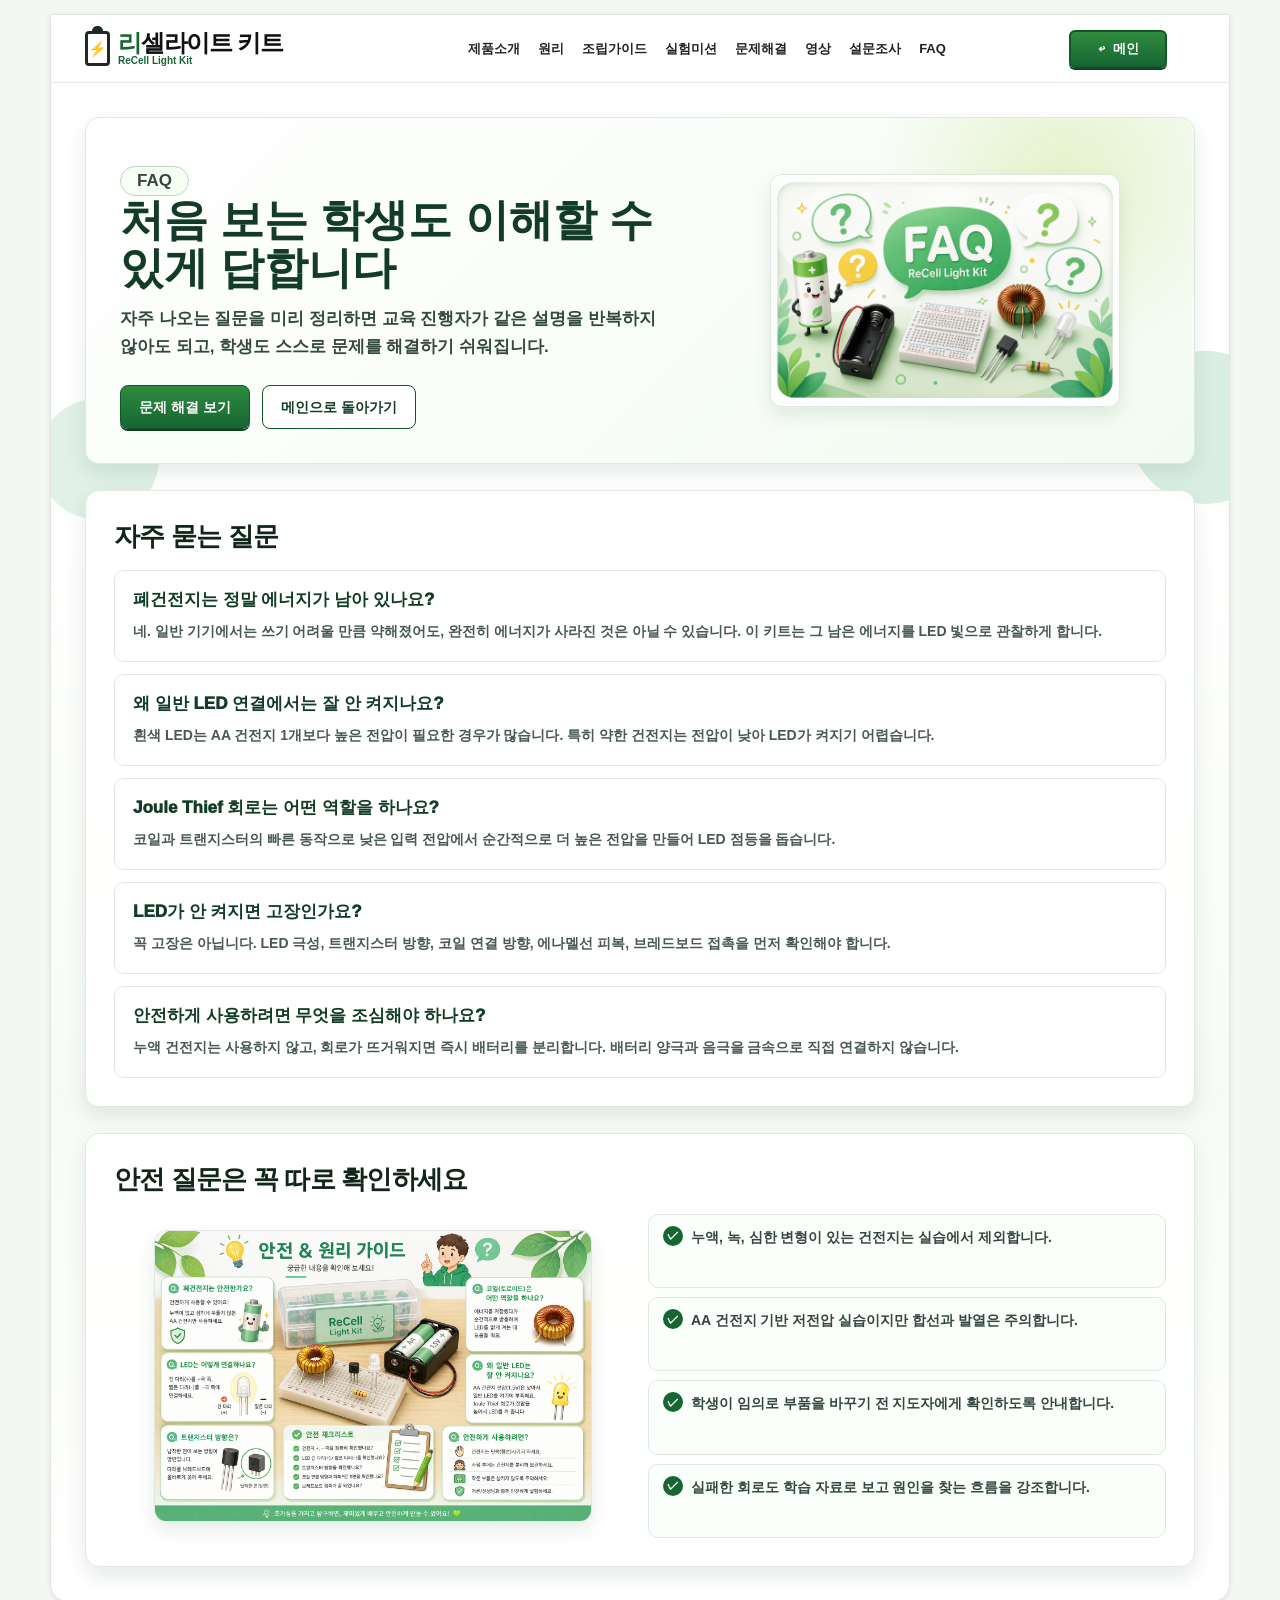
==== faq.html @ c2a6d6c2 "Initial ReCell Light Kit website" ====
<!doctype html>
<html lang="ko">
  <head>
    <meta charset="utf-8">
    <meta name="viewport" content="width=device-width, initial-scale=1">
    <meta name="description" content="리셀라이트 키트 자주 묻는 질문">
    <title>FAQ | 리셀라이트 키트</title>
    <link rel="stylesheet" href="styles.css?v=detail-pages-1">
  </head>
  <body class="detail-page">
    <div class="page-shell">
      <header class="site-header">
        <a class="brand" href="index.html#top" aria-label="메인으로 이동"><span class="brand-battery" aria-hidden="true"><span class="bolt">⚡</span></span><span class="brand-copy"><strong>리셀라이트 키트</strong><small>ReCell Light Kit</small></span></a>
        <nav class="nav-links" aria-label="상세 메뉴"><a href="product.html">제품소개</a><a href="principle.html">원리</a><a href="guide.html">조립가이드</a><a href="missions.html">실험미션</a><a href="trouble.html">문제해결</a><a href="video.html">영상</a><a href="survey.html">설문조사</a><a href="faq.html">FAQ</a></nav>
        <a class="start-button" href="index.html#top"><span>↩</span> 메인</a>
      </header>
      <main class="detail-main">
        <section class="detail-hero">
          <div class="detail-copy">
            <p class="detail-kicker">FAQ</p>
            <h1>처음 보는 학생도 이해할 수 있게 답합니다</h1>
            <p>자주 나오는 질문을 미리 정리하면 교육 진행자가 같은 설명을 반복하지 않아도 되고, 학생도 스스로 문제를 해결하기 쉬워집니다.</p>
            <div class="next-actions"><a class="next-link" href="trouble.html">문제 해결 보기</a><a class="back-link" href="index.html#top">메인으로 돌아가기</a></div>
          </div>
          <figure class="detail-media"><img src="assets/generated/detail-pages/faq-questions.png" alt="FAQ 질문 말풍선 이미지"></figure>
        </section>

        <section class="detail-section">
          <h2>자주 묻는 질문</h2>
          <div class="faq-list">
            <article class="faq-item"><h3>폐건전지는 정말 에너지가 남아 있나요?</h3><p>네. 일반 기기에서는 쓰기 어려울 만큼 약해졌어도, 완전히 에너지가 사라진 것은 아닐 수 있습니다. 이 키트는 그 남은 에너지를 LED 빛으로 관찰하게 합니다.</p></article>
            <article class="faq-item"><h3>왜 일반 LED 연결에서는 잘 안 켜지나요?</h3><p>흰색 LED는 AA 건전지 1개보다 높은 전압이 필요한 경우가 많습니다. 특히 약한 건전지는 전압이 낮아 LED가 켜지기 어렵습니다.</p></article>
            <article class="faq-item"><h3>Joule Thief 회로는 어떤 역할을 하나요?</h3><p>코일과 트랜지스터의 빠른 동작으로 낮은 입력 전압에서 순간적으로 더 높은 전압을 만들어 LED 점등을 돕습니다.</p></article>
            <article class="faq-item"><h3>LED가 안 켜지면 고장인가요?</h3><p>꼭 고장은 아닙니다. LED 극성, 트랜지스터 방향, 코일 연결 방향, 에나멜선 피복, 브레드보드 접촉을 먼저 확인해야 합니다.</p></article>
            <article class="faq-item"><h3>안전하게 사용하려면 무엇을 조심해야 하나요?</h3><p>누액 건전지는 사용하지 않고, 회로가 뜨거워지면 즉시 배터리를 분리합니다. 배터리 양극과 음극을 금속으로 직접 연결하지 않습니다.</p></article>
          </div>
        </section>

        <section class="detail-section">
          <h2>안전 질문은 꼭 따로 확인하세요</h2>
          <div class="detail-grid two">
            <figure class="detail-image"><img src="assets/generated/detail-pages/faq-safety.png" alt="안전과 원리 질문 안내 이미지"></figure>
            <ul class="check-list">
              <li>누액, 녹, 심한 변형이 있는 건전지는 실습에서 제외합니다.</li>
              <li>AA 건전지 기반 저전압 실습이지만 합선과 발열은 주의합니다.</li>
              <li>학생이 임의로 부품을 바꾸기 전 지도자에게 확인하도록 안내합니다.</li>
              <li>실패한 회로도 학습 자료로 보고 원인을 찾는 흐름을 강조합니다.</li>
            </ul>
          </div>
        </section>
      </main>
    </div>
  </body>
</html>
---- styles.css ----
:root {
  --deep: #0b3424;
  --green: #176632;
  --green-2: #237a3e;
  --lime: #a6cf35;
  --teal: #15968c;
  --yellow: #f6ad1c;
  --ink: #0d1b28;
  --muted: #53615b;
  --line: #dfe9df;
  --soft: #f5fbf5;
  --white: #fff;
  --shadow: 0 9px 20px rgba(21, 58, 35, 0.1);
  --radius: 12px;
}

* {
  box-sizing: border-box;
}

html {
  scroll-behavior: smooth;
}

body {
  margin: 0;
  color: var(--ink);
  background: #f4f6f1;
  font-family: -apple-system, BlinkMacSystemFont, "Apple SD Gothic Neo", "Noto Sans KR", "Segoe UI", sans-serif;
  line-height: 1.35;
  word-break: keep-all;
}

a {
  color: inherit;
  text-decoration: none;
}

.page-shell {
  width: min(calc(100% - 28px), 1492px);
  min-height: 100vh;
  margin: 14px auto;
  overflow: hidden;
  border: 1px solid #dfe6df;
  border-radius: 0 0 18px 18px;
  background:
    radial-gradient(circle at 4% 28%, rgba(184, 221, 199, 0.42) 0 60px, transparent 61px),
    radial-gradient(circle at 98% 26%, rgba(184, 221, 199, 0.5) 0 76px, transparent 77px),
    linear-gradient(180deg, #fff 0%, #fff 31%, #f7fbf5 68%, #fff 100%);
  box-shadow: 0 1px 5px rgba(0, 0, 0, 0.08);
}

.site-header {
  display: grid;
  grid-template-columns: 260px 1fr 132px;
  align-items: center;
  height: 68px;
  padding: 0 78px 0 59px;
  border-bottom: 1px solid #e4e9e2;
  background: rgba(255, 255, 255, 0.94);
}

.brand,
.footer-brand {
  display: flex;
  align-items: center;
  gap: 8px;
}

.brand-battery {
  position: relative;
  display: grid;
  place-items: center;
  width: 25px;
  height: 35px;
  border: 3px solid #1d2b24;
  border-radius: 4px;
  background: #fff;
}

.brand-battery::before {
  content: "";
  position: absolute;
  top: -8px;
  width: 11px;
  height: 7px;
  border-radius: 5px 5px 0 0;
  background: #1d2b24;
}

.bolt {
  color: #78b640;
  font-size: 15px;
  line-height: 1;
}

.brand-copy strong {
  display: block;
  color: #111;
  font-size: 24px;
  font-weight: 900;
  letter-spacing: -1.2px;
  line-height: 1;
}

.brand-copy strong::first-letter {
  color: var(--green);
}

.brand-copy small,
.footer-brand small {
  display: block;
  color: var(--green);
  font-size: 10px;
  font-weight: 800;
  line-height: 1.2;
}

.nav-links {
  display: flex;
  align-items: center;
  justify-content: center;
  gap: 29px;
  color: #222;
  font-size: 13px;
  font-weight: 800;
  white-space: nowrap;
}

.start-button {
  display: inline-flex;
  align-items: center;
  justify-content: center;
  gap: 8px;
  width: 98px;
  height: 38px;
  border: 2px solid #11572a;
  border-radius: 6px;
  color: #fff;
  background: linear-gradient(180deg, #2f8b3f, #166632);
  box-shadow: 0 2px 0 #0f4324;
  font-size: 13px;
  font-weight: 900;
}

.hero {
  position: relative;
  display: grid;
  grid-template-columns: 500px 1fr;
  min-height: 385px;
  padding: 30px 78px 18px 96px;
  border-bottom: 1px solid #dce7dc;
  background:
    linear-gradient(174deg, transparent 0 77%, rgba(206, 231, 219, 0.78) 78% 100%),
    radial-gradient(circle at 82% 50%, rgba(223, 237, 223, 0.65), transparent 380px);
}

.hero-copy {
  position: relative;
  z-index: 2;
  padding-top: 1px;
}

.hero-badge {
  display: inline-flex;
  align-items: center;
  height: 35px;
  margin: 0 0 13px;
  padding: 0 27px;
  border: 2px solid #0f5b2c;
  border-radius: 20px;
  color: #fff;
  background: linear-gradient(180deg, #2e8744, #176732);
  box-shadow: inset 0 2px rgba(255, 255, 255, 0.25), 0 2px 4px rgba(0, 0, 0, 0.1);
  font-size: 18px;
  font-weight: 900;
}

.hero h1 {
  margin: 0;
  color: #144f28;
  font-size: 63px;
  font-weight: 1000;
  letter-spacing: -4.4px;
  line-height: 1;
  text-shadow: 3px 4px 0 rgba(22, 67, 38, 0.16);
}

.hero h1 span {
  color: #081727;
}

.english-title {
  margin: 5px 0 16px;
  color: #216d35;
  font-size: 34px;
  font-weight: 900;
  letter-spacing: 0;
}

.hero h2 {
  margin: 0 0 7px;
  font-size: 26px;
  font-weight: 950;
  letter-spacing: -1.2px;
}

.hero h2::first-letter {
  color: #2d7339;
}

.hero-desc {
  margin: 0 0 23px;
  color: #263543;
  font-size: 15px;
  line-height: 1.55;
}

.hero-actions {
  display: grid;
  grid-template-columns: 202px 195px 199px 190px;
  gap: 20px;
}

.cta {
  display: flex;
  align-items: center;
  justify-content: space-between;
  height: 49px;
  padding: 0 14px 0 12px;
  border: 1px solid rgba(0, 0, 0, 0.14);
  border-radius: 10px;
  color: #fff;
  box-shadow: inset 0 2px rgba(255, 255, 255, 0.2), 0 5px 10px rgba(30, 85, 44, 0.18);
  font-size: 16px;
  font-weight: 900;
}

.cta.green { background: linear-gradient(180deg, #2b8946, #176a35); }
.cta.teal { background: linear-gradient(180deg, #2eb9aa, #12887f); }
.cta.yellow { background: linear-gradient(180deg, #ffc440, #ee9e18); }
.cta.lime { background: linear-gradient(180deg, #bce34b, #8cc02c); }

.round-icon {
  display: grid;
  place-items: center;
  width: 28px;
  height: 28px;
  border-radius: 50%;
  background: rgba(255, 255, 255, 0.92);
  color: var(--green);
  font-size: 15px;
}

.cta b {
  font-size: 26px;
  line-height: 1;
}

.hero-visual {
  position: relative;
  min-height: 338px;
  background: url("assets/generated/hero-product-main.png") left -56px top -18px / 105% auto no-repeat;
}

.hero-visual > * {
  display: none;
}

.hero-visual::before {
  content: "";
  position: absolute;
  z-index: 1;
  pointer-events: none;
  background-position: center;
  background-repeat: no-repeat;
  background-size: contain;
}

.hero-visual::before {
  right: 148px;
  top: 38px;
  width: 136px;
  height: 136px;
  z-index: 3;
  background-image: url("assets/generated/hero-mascot-clean.png");
}

.breadboard {
  position: absolute;
  left: 58px;
  top: 55px;
  width: 360px;
  height: 184px;
  transform: rotate(-2deg);
  border-radius: 8px;
  background:
    radial-gradient(circle, #cdd5c8 0 1px, transparent 2px) 9px 16px / 17px 15px,
    #f5f4ee;
  box-shadow: 0 18px 24px rgba(0, 0, 0, 0.18);
}

.battery-holder {
  position: absolute;
  left: 20px;
  top: -18px;
  width: 265px;
  height: 54px;
  transform: rotate(-8deg);
  border-radius: 11px;
  background: linear-gradient(#1a1c1c, #0e1010);
  box-shadow: inset 0 -5px rgba(255, 255, 255, 0.08), 0 8px 10px rgba(0, 0, 0, 0.18);
}

.battery-holder span {
  position: absolute;
  left: 65px;
  top: 7px;
  width: 118px;
  height: 39px;
  border-radius: 22px;
  background: linear-gradient(90deg, #284d30, #81bb69 26%, #3f9c54 72%, #20382a);
  box-shadow: inset 0 3px rgba(255, 255, 255, 0.25);
}

.battery-holder::before,
.battery-holder::after {
  content: "";
  position: absolute;
  top: 14px;
  width: 22px;
  height: 26px;
  border-radius: 4px;
  background: #cf9b32;
}

.battery-holder::before { left: 18px; }
.battery-holder::after { right: 17px; }

.led-glow {
  position: absolute;
  left: 158px;
  top: 10px;
  width: 42px;
  height: 78px;
  border-radius: 22px 22px 8px 8px;
  background:
    radial-gradient(circle at 50% 20%, #fff 0 9px, #fff19c 10px 17px, #f59d22 18px 21px, transparent 22px),
    linear-gradient(90deg, transparent 18px, #333 19px 22px, transparent 23px);
  filter: drop-shadow(0 0 13px rgba(255, 184, 44, 0.9));
}

.circuit-board {
  position: absolute;
  left: 142px;
  top: 82px;
  width: 126px;
  height: 82px;
  transform: rotate(-6deg);
  border-radius: 5px;
  background:
    linear-gradient(90deg, transparent 0 17px, rgba(255,255,255,.4) 18px 20px, transparent 21px 100%),
    linear-gradient(#1c8c52, #0e6b3b);
  box-shadow: inset 0 0 0 3px #07522e, 0 8px 8px rgba(0,0,0,.18);
}

.small-coil {
  position: absolute;
  left: 130px;
  top: 98px;
  width: 66px;
  height: 66px;
  border: 12px solid #8a5a24;
  border-radius: 50%;
  background: radial-gradient(circle, #215b36 0 18px, transparent 19px);
  box-shadow: inset 0 0 0 3px #c88931;
}

.big-coil {
  position: absolute;
  right: 22px;
  top: 61px;
  width: 127px;
  height: 127px;
  border-radius: 50%;
  background:
    repeating-conic-gradient(#87400c 0 7deg, #e48724 8deg 13deg, #552607 14deg 18deg);
  box-shadow: 0 9px 12px rgba(0, 0, 0, 0.22);
}

.big-coil::after {
  content: "";
  position: absolute;
  inset: 31px;
  border-radius: 50%;
  background: #f7f5ec;
  box-shadow: inset 0 0 0 9px #b96b1d;
}

.kit-box {
  position: absolute;
  right: 93px;
  top: 1px;
  width: 362px;
  height: 244px;
  transform: rotate(-4deg);
  border: 9px solid rgba(177, 185, 175, 0.5);
  border-radius: 21px;
  background: rgba(226, 225, 212, 0.48);
  box-shadow: inset 0 0 0 4px rgba(255,255,255,.55), 0 18px 18px rgba(0,0,0,.18);
}

.kit-box::before {
  content: "";
  position: absolute;
  inset: 25px;
  border-radius: 8px;
  background:
    linear-gradient(#333a34 0 56px, #f5f0d9 57px 100%);
  opacity: .82;
}

.box-label {
  position: absolute;
  left: 66px;
  top: 38px;
  width: 218px;
  height: 138px;
  border-radius: 6px;
  background:
    linear-gradient(#343c37 0 48px, #f5efd9 49px 100%);
  box-shadow: inset 0 0 0 2px #fff4c7;
}

.dial {
  position: absolute;
  left: 62px;
  top: 8px;
  width: 42px;
  height: 42px;
  border: 2px solid #d4bd76;
  border-radius: 50%;
}

.mini-lines {
  position: absolute;
  left: 30px;
  top: 64px;
  width: 150px;
  height: 47px;
  background: repeating-linear-gradient(#313131 0 2px, transparent 3px 11px);
  opacity: .45;
}

.character-badge {
  position: absolute;
  right: 145px;
  top: 36px;
  display: grid;
  place-items: center;
  width: 153px;
  height: 153px;
  border: 3px solid #6aaf53;
  border-radius: 50%;
  background: rgba(255, 255, 255, 0.9);
  box-shadow: 0 5px 10px rgba(0,0,0,.13);
}

.battery-doctor {
  position: relative;
  width: 70px;
  height: 96px;
  border-radius: 13px;
  background: linear-gradient(#f8f6dd, #fff);
  border: 4px solid #5d8f3a;
}

.battery-doctor::before,
.battery-doctor::after {
  content: "";
  position: absolute;
  border-radius: 50%;
  background: #d6802d;
}

.battery-doctor::before {
  right: -42px;
  top: 26px;
  width: 35px;
  height: 35px;
  box-shadow: inset 0 0 0 8px #733d1f;
}

.battery-doctor::after {
  left: -28px;
  top: 52px;
  width: 18px;
  height: 38px;
  border-radius: 9px;
  transform: rotate(-20deg);
}

.face {
  position: absolute;
  top: 25px;
  left: 15px;
  color: #121212;
  font-size: 34px;
}

.qr-card {
  position: absolute;
  right: 0;
  top: 24px;
  display: grid;
  place-items: center;
  gap: 13px;
  width: 152px;
  height: 204px;
  border: 3px solid #1f7a3b;
  border-radius: 50%;
  background: #fff;
  text-align: center;
  font-size: 17px;
  line-height: 1.45;
}

.hero-visual .qr-card {
  display: grid;
  right: 8px;
  top: 38px;
  width: 148px;
  height: 205px;
  z-index: 2;
}

.fake-qr {
  display: block;
  width: 72px;
  height: 72px;
  border: 5px solid #fff;
  background: url("assets/generated/qr-clean.png") center / cover no-repeat;
  box-shadow: 0 0 0 2px #333;
}

.leaf {
  position: absolute;
  width: 120px;
  height: 170px;
  opacity: .58;
}

.leaf-right {
  right: -58px;
  bottom: -4px;
  background:
    radial-gradient(ellipse at 30% 60%, #416f25 0 18px, transparent 19px),
    radial-gradient(ellipse at 70% 48%, #5e8b3b 0 23px, transparent 24px),
    radial-gradient(ellipse at 45% 28%, #91b66a 0 18px, transparent 19px);
}

.leaf-left {
  left: -100px;
  bottom: -9px;
  background:
    radial-gradient(ellipse at 70% 55%, #7ea669 0 23px, transparent 24px),
    radial-gradient(ellipse at 40% 28%, #b3d3bf 0 25px, transparent 26px);
}

.split-section {
  display: grid;
  grid-template-columns: 52.2% 47.8%;
  min-height: 240px;
  border-bottom: 1px solid #ecf0eb;
}

.panel,
.features-panel,
.major-card,
.bottom-card {
  background: rgba(255, 255, 255, 0.82);
}

.panel {
  padding: 17px 28px 9px 32px;
}

.product-panel {
  border-right: 1px solid #dce4dc;
}

h2 {
  margin: 0;
  color: #101615;
  font-size: 21px;
  font-weight: 950;
  letter-spacing: -0.8px;
}

h2 small {
  font-size: 15px;
}

.intro-cards {
  display: grid;
  grid-template-columns: repeat(5, 1fr);
  gap: 12px;
  margin-top: 12px;
}

.mini-card,
.step-card {
  min-height: 156px;
  padding: 15px 9px 10px;
  border: 1px solid var(--line);
  border-radius: var(--radius);
  background: rgba(255,255,255,.86);
  box-shadow: var(--shadow);
  text-align: center;
}

.mini-card h3,
.step-card h3,
.feature-row h3 {
  margin: 8px 0 7px;
  font-size: 14px;
  font-weight: 950;
}

.mini-card p,
.step-card p,
.feature-row p,
.major-card p,
.bottom-card p {
  margin: 0;
  color: #4e5d5c;
  font-size: 11px;
  font-weight: 650;
  line-height: 1.48;
}

.line-icon,
.step-icon {
  display: block;
  margin: 0 auto;
  width: 66px;
  height: 59px;
  color: transparent;
  background-position: center;
  background-repeat: no-repeat;
  background-size: contain;
}

.line-icon::before,
.line-icon::after,
.step-icon::before,
.step-icon::after {
  display: none;
}

.target { background-image: url("assets/generated/icons/product-purpose-safe.png?v=2"); }
.people { background-image: url("assets/generated/icons/product-audience-safe.png?v=2"); }
.box { background-image: url("assets/generated/icons/product-components-safe.png?v=2"); }
.school { background-image: url("assets/generated/icons/product-scene-safe.png?v=2"); }
.star { background-image: url("assets/generated/icons/product-difference-safe.png?v=2"); }

.principle-flow {
  display: grid;
  grid-template-columns: repeat(4, 1fr);
  gap: 25px;
  margin-top: 12px;
  padding: 0 13px;
}

.step-card {
  position: relative;
  min-height: 166px;
}

.step-card:not(:last-child)::after {
  content: "";
  position: absolute;
  right: -21px;
  top: 50%;
  margin-top: -10px;
  border-left: 14px solid #5da046;
  border-top: 11px solid transparent;
  border-bottom: 11px solid transparent;
}

.step-icon.battery { background-image: url("assets/generated/icons/principle-battery.png"); }
.step-icon.coil { background-image: url("assets/generated/icons/principle-coil.png"); }
.step-icon.switch { background-image: url("assets/generated/icons/principle-transistor.png"); }
.step-icon.led { background-image: url("assets/generated/icons/principle-led.png"); }

.slider-dots {
  display: flex;
  justify-content: center;
  align-items: center;
  gap: 15px;
  margin-top: 9px;
}

.slider-dots span {
  width: 32px;
  height: 7px;
  border-radius: 5px;
  background: var(--green);
}

.slider-dots i {
  width: 7px;
  height: 7px;
  border-radius: 50%;
  background: #e1e4df;
}

.features-panel {
  padding: 12px 32px 9px;
}

.feature-row {
  display: grid;
  grid-template-columns: repeat(7, 1fr);
  gap: 13px;
  margin-top: 12px;
}

.feature-row article {
  display: grid;
  grid-template-columns: 52px 1fr;
  grid-template-rows: auto auto;
  min-height: 74px;
  padding: 11px 10px;
  border: 1px solid var(--line);
  border-radius: 10px;
  background: #fff;
  box-shadow: 0 5px 13px rgba(26, 60, 37, .06);
}

.feature-icon {
  grid-row: span 2;
  display: grid;
  place-items: center;
  width: 42px;
  height: 46px;
  overflow: hidden;
  color: transparent;
  font-size: 0;
  background-position: center;
  background-repeat: no-repeat;
  background-size: contain;
}

.feature-row article:nth-child(1) .feature-icon { background-image: url("assets/generated/icons/feature-assembly.png"); }
.feature-row article:nth-child(2) .feature-icon { background-image: url("assets/generated/icons/feature-sticker.png"); }
.feature-row article:nth-child(3) .feature-icon { background-image: url("assets/generated/icons/feature-current.png"); }
.feature-row article:nth-child(4) .feature-icon { background-image: url("assets/generated/icons/feature-compare.png"); }
.feature-row article:nth-child(5) .feature-icon { background-image: url("assets/generated/icons/feature-energy.png"); }
.feature-row article:nth-child(6) .feature-icon { background-image: url("assets/generated/icons/feature-trouble.png"); }
.feature-row article:nth-child(7) .feature-icon { background-image: url("assets/generated/icons/feature-survey.png"); }

.feature-row h3 {
  align-self: end;
  margin: 0 0 4px;
  font-size: 13px;
}

.major-grid {
  display: grid;
  grid-template-columns: repeat(4, 1fr);
  gap: 13px;
  padding: 6px 31px 8px;
}

.major-card {
  min-height: 222px;
  padding: 15px 18px 12px;
  border: 1px solid var(--line);
  border-radius: 10px;
  box-shadow: 0 7px 16px rgba(26, 60, 37, .07);
}

.assembly-strip {
  display: block;
  height: 103px;
  margin: 13px 0 9px;
  background: url("assets/generated/assembly-steps.png") center / contain no-repeat;
}

.assembly-strip > * {
  display: none;
}

.part {
  display: block;
  height: 62px;
  border: 1px solid #e4e8e0;
  border-radius: 8px;
  background: #fbfcfa;
  box-shadow: inset 0 0 0 1px #fff;
}

.assembly-strip b {
  display: block;
  margin-top: -1px;
  font-size: 10px;
  text-align: center;
  white-space: nowrap;
}

.battery-part { background: linear-gradient(150deg, transparent 40%, #222 41% 65%, transparent 66%), linear-gradient(45deg, #293 0 45%, #111 46%); transform: rotate(-18deg); }
.coil-part { background: radial-gradient(circle, transparent 0 18px, #9d5411 19px 26px, transparent 27px); }
.board-part { background: linear-gradient(160deg, #0e6e3c 0 58%, transparent 59%), radial-gradient(circle at 60% 45%, #9d5411 0 26px, transparent 27px), #fff; transform: rotate(-14deg); }
.holder-part { background: linear-gradient(165deg, #161818 0 35%, #67a35d 36% 62%, #161818 63%); transform: rotate(-12deg); }

.wide-button,
.survey-button,
.faq-more {
  display: flex;
  align-items: center;
  justify-content: center;
  height: 33px;
  border-radius: 6px;
  color: #fff;
  background: linear-gradient(180deg, #267c3f, #146432);
  box-shadow: inset 0 1px rgba(255,255,255,.22), 0 2px 4px rgba(0,0,0,.13);
  font-size: 14px;
  font-weight: 900;
}

.mission-body {
  display: block;
  height: 109px;
  margin: 7px 0 8px;
  background: url("assets/generated/mission-card.png") center / contain no-repeat;
}

.mission-body > * {
  display: none;
}

.clipboard,
.survey-clip {
  display: block;
  width: 74px;
  height: 102px;
  border: 4px solid #a75d19;
  border-radius: 7px;
  background: linear-gradient(#fff, #faf6e5);
  box-shadow: inset 0 0 0 2px #f5c786;
  position: relative;
}

.clipboard::before,
.survey-clip::before {
  content: "";
  position: absolute;
  top: -10px;
  left: 25px;
  width: 31px;
  height: 16px;
  border-radius: 8px 8px 0 0;
  background: #60626a;
}

.clipboard::after,
.survey-clip::after {
  content: "✓\A✓\A✓";
  white-space: pre;
  position: absolute;
  left: 18px;
  top: 25px;
  color: #93be34;
  font-size: 25px;
  line-height: 27px;
  font-weight: 900;
}

.mission-body ul {
  display: grid;
  gap: 8px;
  margin: 0;
  padding: 0;
  list-style: none;
}

.mission-body li {
  display: grid;
  grid-template-columns: 64px 1fr;
  align-items: center;
  height: 25px;
  border-radius: 15px;
  background: #f5f7f2;
  color: #5d6661;
  font-size: 11px;
  font-weight: 800;
}

.mission-body b {
  display: grid;
  place-items: center;
  height: 25px;
  border-radius: 15px;
  background: #dcebd3;
  color: #1d5530;
}

.trouble-body {
  display: block;
  height: 108px;
  margin: 5px 0 6px;
  background: url("assets/generated/trouble-card.png") center / contain no-repeat;
}

.trouble-body > * {
  display: none;
}

.trouble-body ul {
  margin: 0;
  padding: 0;
  list-style: none;
}

.trouble-body li {
  position: relative;
  margin: 0 0 5px;
  padding-left: 19px;
  color: #273b34;
  font-size: 12px;
  font-weight: 800;
}

.trouble-body li::before {
  content: "✓";
  position: absolute;
  left: 0;
  color: #1f773a;
  font-weight: 950;
}

.magnifier {
  display: block;
  width: 91px;
  height: 91px;
  border: 8px solid #59412d;
  border-radius: 50%;
  background: radial-gradient(circle at 48% 45%, #eaf5ee 0 42%, transparent 43%), linear-gradient(135deg, transparent 60%, #a95d21 61%);
  box-shadow: inset 0 0 0 3px #d8d8d8;
}

.video-thumb {
  position: relative;
  height: 94px;
  margin: 10px 0 10px;
  overflow: hidden;
  border-radius: 7px;
  background: url("assets/generated/video-thumb.png") center / cover no-repeat;
}

.kit-preview {
  display: none;
}

.play {
  display: none;
}

.bottom-grid {
  display: grid;
  grid-template-columns: 1.05fr .96fr 1.2fr;
  gap: 13px;
  padding: 0 31px 10px;
}

.bottom-card {
  position: relative;
  min-height: 105px;
  padding: 12px 23px;
  border: 1px solid var(--line);
  border-radius: 10px;
  box-shadow: 0 7px 16px rgba(26, 60, 37, .07);
}

.promo-card {
  background: linear-gradient(110deg, #fff 0%, #fff9e9 100%);
}

.effect-row {
  display: grid;
  grid-template-columns: repeat(4, 1fr);
  gap: 16px;
  margin-top: 10px;
  padding-top: 8px;
  border-top: 1px solid #eadbb6;
}

.effect-row span {
  position: relative;
  display: grid;
  place-items: center;
  min-height: 39px;
  color: #35443c;
  font-size: 11px;
  font-weight: 900;
  text-align: center;
}

.effect-row span::before {
  content: "";
  display: block;
  width: 29px;
  height: 29px;
  margin-bottom: 3px;
  border: 3px double var(--green);
  border-radius: 50%;
  background: #d8efda;
}

.survey-card {
  padding-right: 132px;
  background: linear-gradient(110deg, #fff 0%, #eefbf8 100%);
}

.survey-button {
  width: 194px;
  margin-top: 22px;
  justify-content: space-around;
}

.survey-clip {
  position: absolute;
  right: 44px;
  top: 16px;
  width: 92px;
  height: 98px;
  border: 0;
  border-radius: 0;
  background: url("assets/generated/survey-clipboard.png") center / contain no-repeat;
  box-shadow: none;
  transform: none;
}

.survey-clip::before,
.survey-clip::after {
  display: none;
}

.faq-card {
  padding-right: 190px;
}

.faq-card ul {
  display: grid;
  gap: 5px;
  margin: 9px 0 0;
  padding: 0;
  list-style: none;
}

.faq-card li {
  min-height: 20px;
  padding: 3px 14px;
  border: 1px solid #e4ece4;
  border-radius: 12px;
  color: #53615b;
  background: #fff;
  font-size: 11px;
  font-weight: 800;
  line-height: 1.2;
  overflow: hidden;
  text-overflow: ellipsis;
  white-space: nowrap;
}

.faq-card li::before {
  content: "▾";
  margin-right: 8px;
  color: var(--green);
}

.question-bubble {
  position: absolute;
  right: 45px;
  top: 13px;
  display: block;
  width: 112px;
  height: 100px;
  overflow: hidden;
  color: transparent;
  background: url("assets/generated/faq-bubble.png") center / contain no-repeat;
  font-size: 0;
}

.faq-more {
  position: absolute;
  right: 22px;
  bottom: 15px;
  width: 118px;
  height: 24px;
  font-size: 11px;
}

.site-footer {
  display: grid;
  grid-template-columns: 300px 1fr 328px;
  align-items: center;
  min-height: 74px;
  padding: 7px 57px 8px;
  color: rgba(255,255,255,.9);
  background:
    radial-gradient(circle at 79% 50%, rgba(45, 104, 54, .78), transparent 310px),
    linear-gradient(105deg, #0a3729, #0d4d36 54%, #073329);
}

.footer-brand .brand-battery {
  width: 24px;
  height: 33px;
  border-color: #d6f1dc;
  background: transparent;
}

.footer-brand .brand-battery::before {
  background: #d6f1dc;
}

.footer-brand strong {
  display: block;
  color: #fff;
  font-size: 20px;
  font-weight: 950;
  line-height: 1;
}

.footer-brand small {
  color: #aad96f;
}

.footer-brand p {
  margin: 8px 0 0;
  font-size: 11px;
  font-weight: 800;
}

.footer-links {
  display: grid;
  grid-template-columns: repeat(3, auto);
  justify-content: center;
  gap: 28px;
  color: rgba(255,255,255,.84);
  font-size: 12px;
  font-weight: 800;
}

.footer-links span {
  grid-column: 1 / -1;
  text-align: center;
}

.footer-qr {
  display: grid;
  grid-template-columns: 52px 1fr;
  align-items: center;
  gap: 12px;
  width: 237px;
  height: 59px;
  padding: 7px 13px;
  border-radius: 9px;
  background: linear-gradient(180deg, #45a345, #2d8934);
  color: #fff;
  font-size: 12px;
  font-weight: 900;
}

.footer-qr .fake-qr {
  display: block;
  width: 46px;
  height: 46px;
  border: 3px solid #fff;
  background: url("assets/generated/qr-clean.png") center / cover no-repeat;
  box-shadow: 0 0 0 1px rgba(0,0,0,.25);
}

.footer-qr strong {
  display: block;
}

.assembly-strip > .part,
.assembly-strip > b,
.mission-body > .clipboard,
.mission-body > ul,
.trouble-body > ul,
.trouble-body > .magnifier,
.video-thumb > .kit-preview,
.video-thumb > .play {
  display: none !important;
}

@media (max-width: 1100px) {
  .page-shell {
    width: 1492px;
  }
}

body.detail-page {
  background: #f4f6f1;
}

body.detail-page .page-shell {
  width: min(calc(100% - 28px), 1180px);
  border-radius: 0 0 18px 18px;
}

body.detail-page .site-header {
  grid-template-columns: 260px 1fr 126px;
  padding: 0 34px;
}

body.detail-page .nav-links {
  gap: 18px;
}

.detail-main {
  padding: 34px;
}

.detail-hero {
  display: grid;
  grid-template-columns: minmax(0, 1fr) 430px;
  gap: 30px;
  align-items: center;
  padding: 34px;
  border: 1px solid #dfe9df;
  border-radius: 14px;
  background:
    radial-gradient(circle at 88% 18%, rgba(166, 207, 53, .22), transparent 180px),
    linear-gradient(135deg, #fff 0%, #f2fbf1 100%);
  box-shadow: var(--shadow);
}

.detail-kicker {
  display: inline-flex;
  align-items: center;
  min-height: 30px;
  margin: 0 0 12px;
  padding: 0 16px;
  border: 1px solid #b9d9bf;
  border-radius: 999px;
  color: var(--green);
  background: #f7fff5;
  font-size: 13px;
  font-weight: 900;
}

.detail-hero h1 {
  margin: 0;
  color: #123c27;
  font-size: 44px;
  font-weight: 1000;
  line-height: 1.08;
}

.detail-hero p {
  margin: 14px 0 0;
  color: #354840;
  font-size: 17px;
  font-weight: 700;
  line-height: 1.65;
}

.detail-media,
.detail-image {
  overflow: hidden;
  border: 1px solid #dfe9df;
  border-radius: 12px;
  background: #fff;
  box-shadow: 0 8px 18px rgba(20, 75, 37, .1);
}

.detail-media img,
.detail-image img {
  display: block;
  width: 100%;
  height: 100%;
  object-fit: cover;
}

.detail-media {
  aspect-ratio: 3 / 2;
}

.detail-section {
  margin-top: 26px;
  padding: 28px;
  border: 1px solid #dfe9df;
  border-radius: 14px;
  background: rgba(255, 255, 255, .92);
  box-shadow: var(--shadow);
}

.detail-section h2 {
  margin: 0 0 16px;
  color: #11251a;
  font-size: 26px;
  font-weight: 1000;
}

.detail-section > p {
  margin: 0 0 18px;
  color: var(--muted);
  font-size: 15px;
  font-weight: 700;
  line-height: 1.7;
}

.detail-grid {
  display: grid;
  grid-template-columns: repeat(3, minmax(0, 1fr));
  gap: 16px;
}

.detail-grid.two {
  grid-template-columns: repeat(2, minmax(0, 1fr));
}

.detail-card {
  min-height: 118px;
  padding: 18px;
  border: 1px solid #dfe9df;
  border-radius: 10px;
  background: linear-gradient(180deg, #fff, #f8fcf7);
}

.detail-card h3 {
  margin: 0 0 9px;
  color: #10251b;
  font-size: 18px;
  font-weight: 950;
}

.detail-card p,
.detail-card li {
  color: #475952;
  font-size: 14px;
  font-weight: 700;
  line-height: 1.65;
}

.detail-card p {
  margin: 0;
}

.detail-card ul,
.check-list,
.step-list {
  display: grid;
  gap: 9px;
  margin: 0;
  padding: 0;
  list-style: none;
}

.check-list li,
.step-list li {
  position: relative;
  padding: 12px 14px 12px 42px;
  border: 1px solid #dfe9df;
  border-radius: 10px;
  background: #fbfffb;
  color: #34463f;
  font-size: 14px;
  font-weight: 800;
  line-height: 1.55;
}

.check-list li::before {
  content: "✓";
  position: absolute;
  left: 14px;
  top: 11px;
  display: grid;
  place-items: center;
  width: 20px;
  height: 20px;
  border-radius: 50%;
  color: #fff;
  background: var(--green);
  font-size: 12px;
}

.step-list {
  counter-reset: detail-step;
}

.step-list li {
  counter-increment: detail-step;
}

.step-list li::before {
  content: counter(detail-step);
  position: absolute;
  left: 13px;
  top: 11px;
  display: grid;
  place-items: center;
  width: 22px;
  height: 22px;
  border-radius: 7px;
  color: #fff;
  background: linear-gradient(180deg, #2f8b3f, #166632);
  font-size: 12px;
  font-weight: 950;
}

.detail-table {
  width: 100%;
  border-collapse: collapse;
  overflow: hidden;
  border: 1px solid #dfe9df;
  border-radius: 10px;
  background: #fff;
  font-size: 14px;
}

.detail-table th,
.detail-table td {
  padding: 13px 14px;
  border-bottom: 1px solid #e8f0e8;
  text-align: left;
  vertical-align: top;
}

.detail-table th {
  width: 28%;
  color: #123c27;
  background: #f0f8ef;
  font-weight: 950;
}

.detail-table td {
  color: #43554e;
  font-weight: 700;
  line-height: 1.6;
}

.detail-form-grid {
  display: grid;
  gap: 10px;
}

.mission-row {
  display: grid;
  grid-template-columns: 130px 1fr 150px;
  gap: 10px;
}

.mission-row input,
.mission-row select {
  min-height: 42px;
  padding: 0 12px;
  border: 1px solid #cfded0;
  border-radius: 8px;
  background: #fff;
  color: #1d2c25;
  font: inherit;
  font-size: 14px;
  font-weight: 700;
}

.notice-box {
  padding: 15px 17px;
  border: 1px solid #dfe9df;
  border-radius: 10px;
  color: #42544d;
  background: #f7fff5;
  font-size: 14px;
  font-weight: 800;
  line-height: 1.65;
}

.next-actions {
  display: flex;
  flex-wrap: wrap;
  gap: 12px;
  margin-top: 24px;
}

.back-link,
.next-link,
.action-button {
  display: inline-flex;
  align-items: center;
  justify-content: center;
  min-height: 44px;
  padding: 0 18px;
  border: 1px solid #11572a;
  border-radius: 8px;
  color: #fff;
  background: linear-gradient(180deg, #2f8b3f, #166632);
  box-shadow: 0 2px 0 #0f4324;
  font-size: 14px;
  font-weight: 950;
}

.back-link {
  color: #123c27;
  background: #fff;
  box-shadow: none;
}

.video-slot {
  display: grid;
  place-items: center;
  min-height: 320px;
  overflow: hidden;
  border: 1px solid #dfe9df;
  border-radius: 12px;
  background: #10251b;
}

.video-slot iframe {
  width: 100%;
  height: 420px;
  border: 0;
}

.video-placeholder {
  padding: 28px;
  color: #fff;
  text-align: center;
}

.video-placeholder strong {
  display: block;
  margin-bottom: 8px;
  font-size: 24px;
}

.survey-panel {
  display: grid;
  grid-template-columns: 1fr 280px;
  gap: 18px;
  align-items: center;
}

.faq-list {
  display: grid;
  gap: 12px;
}

.faq-item {
  padding: 18px;
  border: 1px solid #dfe9df;
  border-radius: 10px;
  background: #fff;
}

.faq-item h3 {
  margin: 0 0 8px;
  color: #123c27;
  font-size: 17px;
  font-weight: 950;
}

.faq-item p {
  margin: 0;
  color: #475952;
  font-size: 14px;
  font-weight: 700;
  line-height: 1.65;
}

@media (max-width: 900px) {
  body.detail-page .page-shell {
    width: min(calc(100% - 18px), 680px);
    margin: 9px auto;
  }

  body.detail-page .site-header {
    grid-template-columns: 1fr;
    height: auto;
    gap: 14px;
    padding: 18px;
  }

  body.detail-page .nav-links {
    justify-content: flex-start;
    overflow-x: auto;
    gap: 14px;
    padding-bottom: 4px;
  }

  body.detail-page .start-button {
    width: 100%;
  }

  .detail-main {
    padding: 18px;
  }

  .detail-hero,
  .detail-grid,
  .detail-grid.two,
  .survey-panel {
    grid-template-columns: 1fr;
  }

  .detail-hero {
    padding: 22px;
  }

  .detail-hero h1 {
    font-size: 34px;
  }

  .mission-row {
    grid-template-columns: 1fr;
  }
}
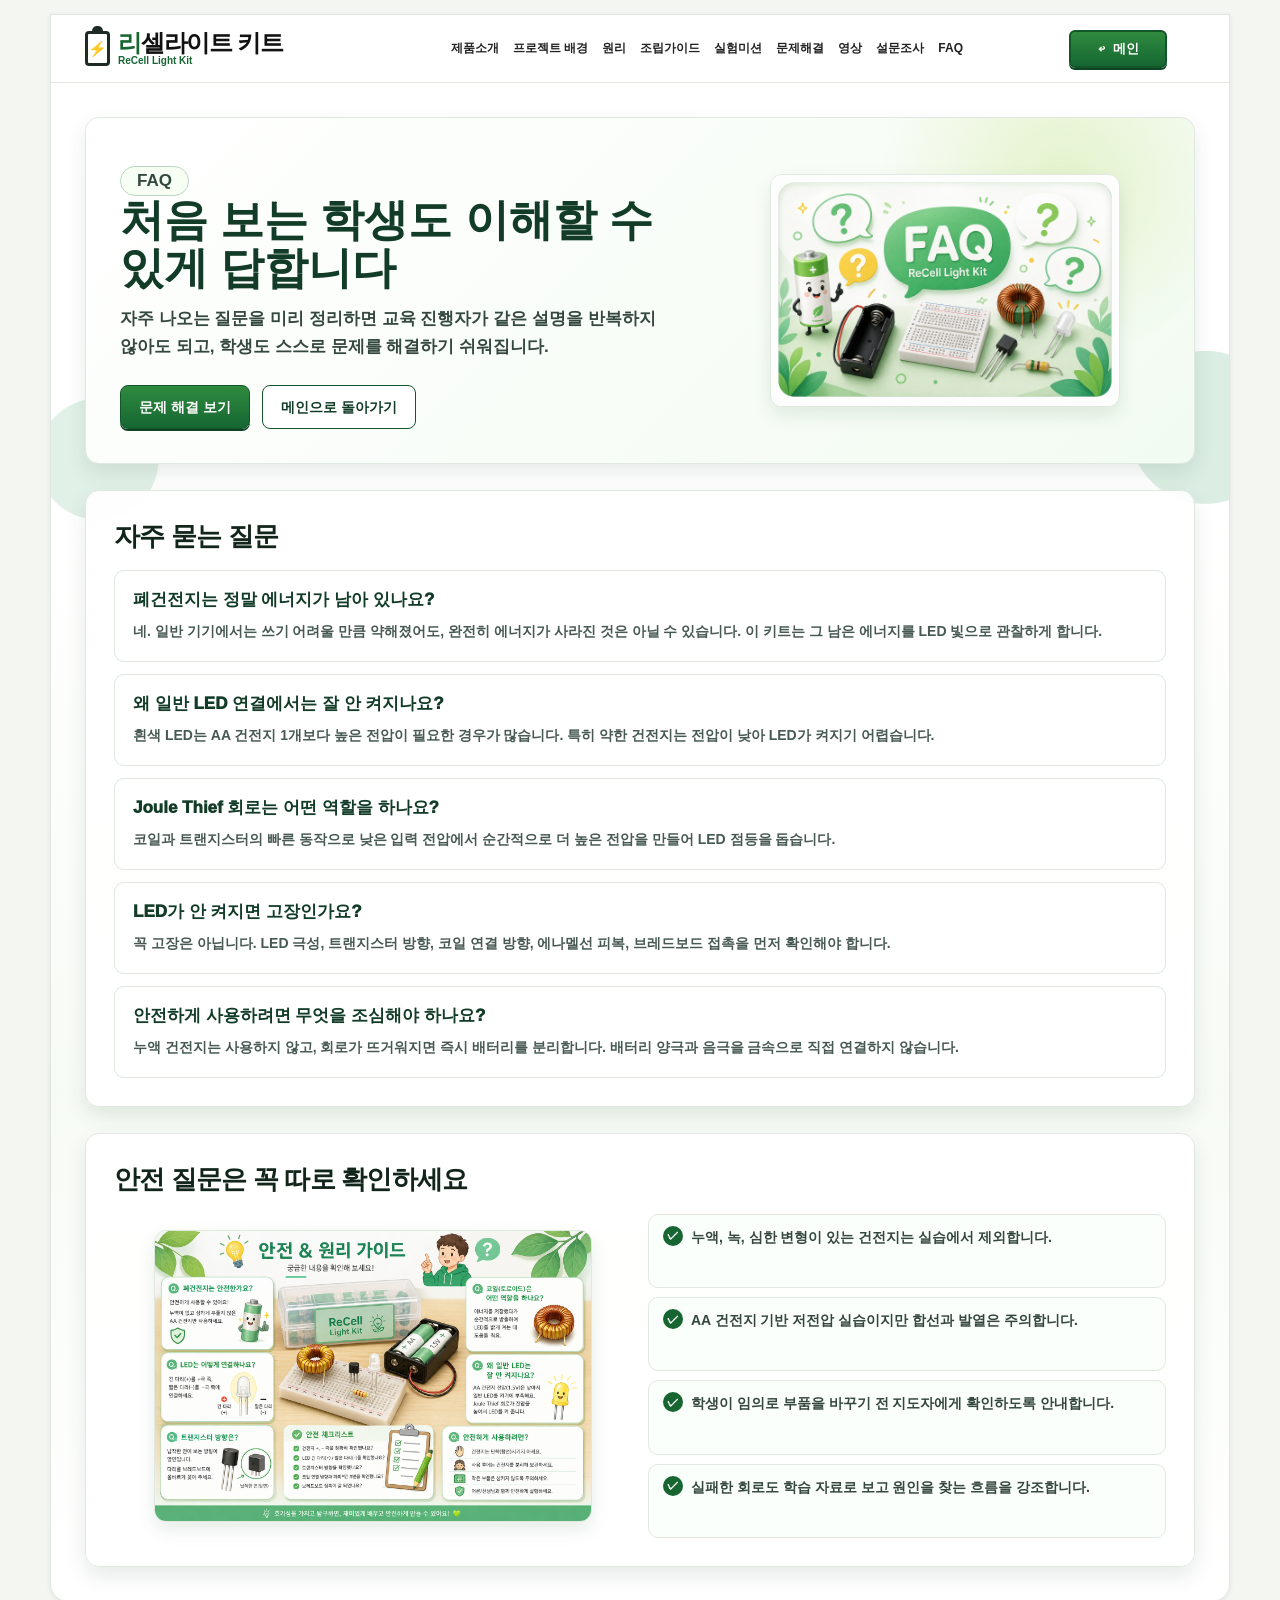
==== commit 2fee030f: "Add project background page" ====
--- a/faq.html
+++ b/faq.html
@@ -11,7 +11,7 @@
     <div class="page-shell">
       <header class="site-header">
         <a class="brand" href="index.html#top" aria-label="메인으로 이동"><span class="brand-battery" aria-hidden="true"><span class="bolt">⚡</span></span><span class="brand-copy"><strong>리셀라이트 키트</strong><small>ReCell Light Kit</small></span></a>
-        <nav class="nav-links" aria-label="상세 메뉴"><a href="product.html">제품소개</a><a href="principle.html">원리</a><a href="guide.html">조립가이드</a><a href="missions.html">실험미션</a><a href="trouble.html">문제해결</a><a href="video.html">영상</a><a href="survey.html">설문조사</a><a href="faq.html">FAQ</a></nav>
+        <nav class="nav-links" aria-label="상세 메뉴"><a href="product.html">제품소개</a><a href="background.html">프로젝트 배경</a><a href="principle.html">원리</a><a href="guide.html">조립가이드</a><a href="missions.html">실험미션</a><a href="trouble.html">문제해결</a><a href="video.html">영상</a><a href="survey.html">설문조사</a><a href="faq.html">FAQ</a></nav>
         <a class="start-button" href="index.html#top"><span>↩</span> 메인</a>
       </header>
       <main class="detail-main">
--- a/styles.css
+++ b/styles.css
@@ -5,6 +5,9 @@
   --lime: #a6cf35;
   --teal: #15968c;
   --yellow: #f6ad1c;
+  --cnu-blue: #064aa2;
+  --cnu-blue-2: #0b63c7;
+  --cnu-soft: #edf5ff;
   --ink: #0d1b28;
   --muted: #53615b;
   --line: #dfe9df;
@@ -216,6 +219,13 @@
   line-height: 1.55;
 }
 
+.hero-origin {
+  display: inline-block;
+  margin-top: 7px;
+  color: #123355;
+  font-weight: 900;
+}
+
 .hero-actions {
   display: grid;
   grid-template-columns: 202px 195px 199px 190px;
@@ -1218,7 +1228,8 @@
 }
 
 body.detail-page .nav-links {
-  gap: 18px;
+  gap: 14px;
+  font-size: 12px;
 }
 
 .detail-main {
@@ -1283,11 +1294,120 @@
   display: block;
   width: 100%;
   height: 100%;
-  object-fit: cover;
+  object-fit: contain;
 }
 
 .detail-media {
   aspect-ratio: 3 / 2;
+}
+
+.background-page .detail-hero {
+  border-color: #cbdcf2;
+  background:
+    radial-gradient(circle at 92% 20%, rgba(6, 74, 162, .16), transparent 200px),
+    linear-gradient(135deg, #fff 0%, #f3f8ff 58%, #f7fff5 100%);
+}
+
+.background-page .detail-kicker {
+  border-color: #b7ceee;
+  color: var(--cnu-blue);
+  background: var(--cnu-soft);
+}
+
+.background-page .detail-hero h1,
+.background-page .detail-section h2,
+.background-page .detail-card h3 {
+  color: #102a43;
+}
+
+.background-logo-card {
+  display: grid;
+  place-items: center end;
+  aspect-ratio: auto;
+  min-height: 170px;
+  padding: 0 24px;
+  border: 0;
+  background: transparent;
+  box-shadow: none;
+}
+
+.affiliation-logo img {
+  display: block;
+  width: 100%;
+  height: 100%;
+  object-fit: contain;
+}
+
+.background-logo-card img {
+  display: block;
+  width: min(390px, 100%);
+  height: auto;
+  padding: 10px 14px;
+  border: 1px solid rgba(255, 255, 255, .62);
+  border-radius: 12px;
+  background: linear-gradient(135deg, rgba(5, 72, 154, .94), rgba(12, 98, 190, .88));
+  box-shadow: 0 14px 30px rgba(6, 74, 162, .13);
+}
+
+.affiliation-section {
+  border-color: #d5e3f5;
+  background:
+    radial-gradient(circle at 5% 8%, rgba(6, 74, 162, .08), transparent 190px),
+    rgba(255, 255, 255, .94);
+}
+
+.affiliation-grid {
+  display: grid;
+  grid-template-columns: 260px minmax(0, 1fr);
+  gap: 24px;
+  align-items: center;
+}
+
+.affiliation-logo {
+  display: grid;
+  place-items: center;
+  min-height: 126px;
+  margin: 0;
+  padding: 18px;
+  border: 1px solid #d5e3f5;
+  border-radius: 12px;
+  background: #fff;
+  box-shadow: 0 8px 18px rgba(6, 74, 162, .08);
+}
+
+.affiliation-grid p {
+  margin: 0;
+  color: #334850;
+  font-size: 15px;
+  font-weight: 750;
+  line-height: 1.75;
+}
+
+.affiliation-grid p + p {
+  margin-top: 12px;
+}
+
+.background-page .next-link {
+  border-color: #073f8c;
+  background: linear-gradient(180deg, var(--cnu-blue-2), var(--cnu-blue));
+  box-shadow: 0 2px 0 #05306b;
+}
+
+.video-media {
+  background: #10251b;
+}
+
+.video-media .video-slot {
+  width: 100%;
+  height: 100%;
+  min-height: 0;
+  border: 0;
+  border-radius: 0;
+  box-shadow: none;
+}
+
+.video-media .video-slot iframe {
+  height: 100%;
 }
 
 .detail-section {
@@ -1602,6 +1722,7 @@
   .detail-hero,
   .detail-grid,
   .detail-grid.two,
+  .affiliation-grid,
   .survey-panel {
     grid-template-columns: 1fr;
   }
